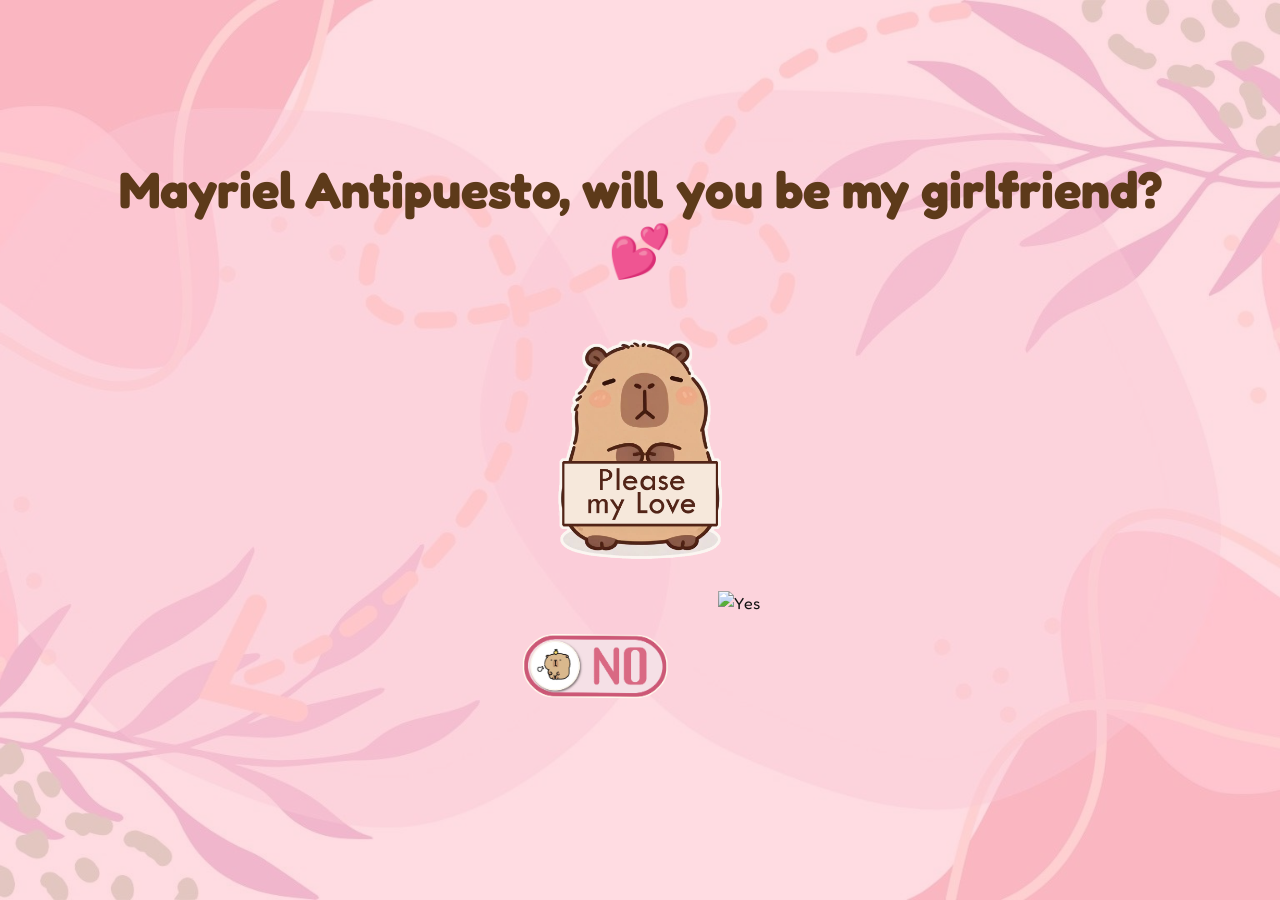
==== index.html @ 21abdc87 "Add files via upload" ====
<!DOCTYPE html>
<html>
<head>
  <meta charset="utf-8">
  <meta name="viewport" content="width=device-width, initial-scale=1, shrink-to-fit=no">
  <title>Ask a Girl to be Your Girlfriend</title>
  <!-- Bootstrap CSS (CDN) -->
  <link href="https://cdn.jsdelivr.net/npm/bootstrap@5.3.2/dist/css/bootstrap.min.css" rel="stylesheet" integrity="sha384-1CmrxMRARb6aLqgBO7yyAxTOQE2AKb9GfXnE2J5Y6GmYl5G1G6Jjv3gk5v9vNQ5K" crossorigin="anonymous">
  <!-- Google Fonts - Fredoka (Cute) -->
  <link href="https://fonts.googleapis.com/css2?family=Fredoka:wght@400;500;600;700&display=swap" rel="stylesheet">
  <!-- Modular styles -->
  <link rel="stylesheet" href="style.css">
</head>
<body>
  <div class="d-flex align-items-center justify-content-center" style="min-height: 100vh; width: 100%; position: relative;">
    <div class="main-container">
      <h1 class="mb-5" style="font-family: 'Fredoka', sans-serif; font-weight: 700; font-size: 3.2rem; color: #5D3A1A;">Mayriel Antipuesto, will you be my girlfriend? 💕</h1>
      <img id="faceImage" src="img/worried.png" alt="Question Mark" class="mb-4" style="max-width: 200px; width: 100%;">
      <div id="optionsSection">
        <div class="d-flex justify-content-center gap-5">
          <img id="noButton" src="img/no.png" alt="No" class="button-img" style="cursor: pointer; max-width: 150px;">
          <img id="yesButton" src="img/yes.png" alt="Yes" class="button-img" style="cursor: pointer; max-width: 150px;">
        </div>
      </div>

      <!-- play button removed: music will attempt to autoplay on page load -->

      <div id="backgroundMusic">
        <audio id="music" src="sound/cute_bg.mp3" autoplay loop></audio>
        <audio id="noSound" src="sound/no_sound.mp3" preload="auto"></audio>
        <audio id="yesSound" src="sound/yes_sound.mp3" preload="auto"></audio>
      </div>
  
  <script>
    const faceImage = document.getElementById('faceImage');
    const noButton = document.getElementById('noButton');
    const yesButton = document.getElementById('yesButton');
    const music = document.getElementById('music');
    const noSound = document.getElementById('noSound');
    const yesSound = document.getElementById('yesSound');
    let noClickCount = 0;
    let musicStarted = false;

    window.addEventListener('DOMContentLoaded', () => {
      if (music) {
        music.volume = 0.35;
        const playPromise = music.play();
        if (playPromise !== undefined) {
          playPromise.then(() => {
            musicStarted = true;
          }).catch(() => {
            console.log('Autoplay prevented by browser policy');
          });
        }
      }
    });

    noButton.addEventListener('click', () => {
      playSound(noSound);
      attemptPlayMusic();
      if (music) {
        music.volume = Math.max(0.02, music.volume - 0.02);
      }
      noClickCount++;
      console.log('No button clicked:', noClickCount);
      if (noClickCount < 3) {
        moveButtonToRandomLocation(noButton);
      } else if (noClickCount === 3) {
        faceImage.src = 'img/angry.png';
        noButton.style.display = 'none';
        playMusic();
      }
    });

    yesButton.addEventListener('click', () => {
      faceImage.src = 'img/hearts.png';
      if (yesSound) {
        yesSound.pause();
        yesSound.currentTime = 0;
        yesSound.play().catch(() => {
          window.location.href = 'photos.html';
        });
        yesSound.onended = () => {
          window.location.href = 'photos.html';
        };
      } else {
        window.location.href = 'photos.html';
      }
    });

    function moveButtonToRandomLocation(button) {
      const viewportWidth = window.innerWidth;
      const viewportHeight = window.innerHeight;
      const buttonWidth = 150;
      const buttonHeight = 150;
      
      const randomX = Math.random() * (viewportWidth - buttonWidth);
      const randomY = Math.random() * (viewportHeight - buttonHeight);
      
      button.style.position = 'fixed';
      button.style.left = randomX + 'px';
      button.style.top = randomY + 'px';
      button.style.zIndex = '10';
    }

function attemptPlayMusic() {
  if (!music || musicStarted) return;
  const playPromise = music.play();
  if (playPromise !== undefined) {
    playPromise.then(() => {
      musicStarted = true;
    }).catch(() => {
      console.log('play() was prevented');
    });
  }
}

// Call the attemptPlayMusic function when the page is loaded
window.addEventListener('DOMContentLoaded', () => {
  attemptPlayMusic();
});

    // play button/prompt removed — autoplay attempted on load

    function playMusic() {
      if (music && music.play) music.play().catch(() => {});
    }

    function playSound(sound) {
      if (sound) {
        sound.pause();
        sound.currentTime = 0;
        if (sound.play) sound.play().catch(() => {});
      }
    }
  </script>
</body>
</html>
---- style.css ----
/* Temporary modular styles for index.html (previously will_you_be_my_girlfriend.html) */
:root { --overlay: rgba(255,192,203,0.55); }
* { box-sizing: border-box; }
html, body { 
  height: 100%; 
  width: 100%;
  margin: 0;
  padding: 0;
}
body {
  margin: 0;
  font-family: 'Fredoka', -apple-system, BlinkMacSystemFont, "Segoe UI", sans-serif;
  background-image: url('img/bg.jpg');
  background-size: cover;
  background-position: center;
  background-repeat: no-repeat;
  -webkit-font-smoothing: antialiased;
  -moz-osx-font-smoothing: grayscale;
  color: #111;
  -webkit-touch-callout: none;
  -webkit-tap-highlight-color: rgba(0,0,0,0);
}

/* translucent overlay to improve contrast */
body::before {
  content: "";
  position: fixed;
  inset: 0;
  background: var(--overlay);
  z-index: 0;
  pointer-events: none;
}

/* Put primary content above overlay */
.main-container { 
  position: relative; 
  z-index: 1; 
  max-width: 90vw;
  width: 100%;
  padding: 3rem 2rem;
  text-align: center;
  display: flex;
  flex-direction: column;
  align-items: center;
  justify-content: center;
}

#optionsSection {
  width: 100%;
  display: flex;
  justify-content: center;
  align-items: center;
  gap: 4rem;
  flex-wrap: wrap;
}

h1, h2, p {
  width: 100%;
}

/* Ensure buttons are large enough for touch */
.btn { min-width: 120px; touch-action: manipulation; }

/* Image button styling */
.button-img {
  transition: transform 0.2s ease, filter 0.2s ease;
  display: inline-block;
}
.button-img:hover {
  transform: scale(1.05);
  filter: brightness(1.1);
}
.button-img:active {
  transform: scale(0.95);
}

.cute-next {
  display: inline-flex;
  align-items: center;
  justify-content: center;
  gap: 0.5rem;
  padding: 0.9rem 2rem;
  font-size: 1.05rem;
  font-weight: 700;
  letter-spacing: 0.04em;
  color: #4b2a6a;
  background: linear-gradient(135deg, #f8d7ff 0%, #d8f4ff 100%);
  border: 2px solid rgba(92, 63, 146, 0.2);
  border-radius: 999px;
  box-shadow: 0 12px 24px rgba(111, 66, 193, 0.12);
  transition: transform 0.2s ease, box-shadow 0.2s ease, background 0.2s ease;
}
.cute-next:hover {
  transform: translateY(-2px);
  box-shadow: 0 16px 28px rgba(111, 66, 193, 0.18);
  background: linear-gradient(135deg, #ffe3f9 0%, #c9ecff 100%);
}
.cute-next:active {
  transform: scale(0.98);
}
.cute-next:focus-visible {
  outline: 3px solid rgba(92, 63, 146, 0.35);
  outline-offset: 4px;
}

/* Music control */
#backgroundMusic { position: fixed; bottom: 12px; right: 12px; z-index: 2; }

/* Responsive tweaks for iPad and iPhone */
@media (max-width: 768px) {
  .main-container { 
    padding: 1.5rem 1rem;
    max-width: 95vw;
  }
  h1 { font-size: 1.5rem; }
  #optionsSection {
    gap: 2rem;
  }
}
@media (max-width: 480px) {
  h1 { font-size: 1.2rem; }
  #optionsSection {
    gap: 1.5rem;
  }
  .button-img {
    max-width: 120px !important;
  }
}
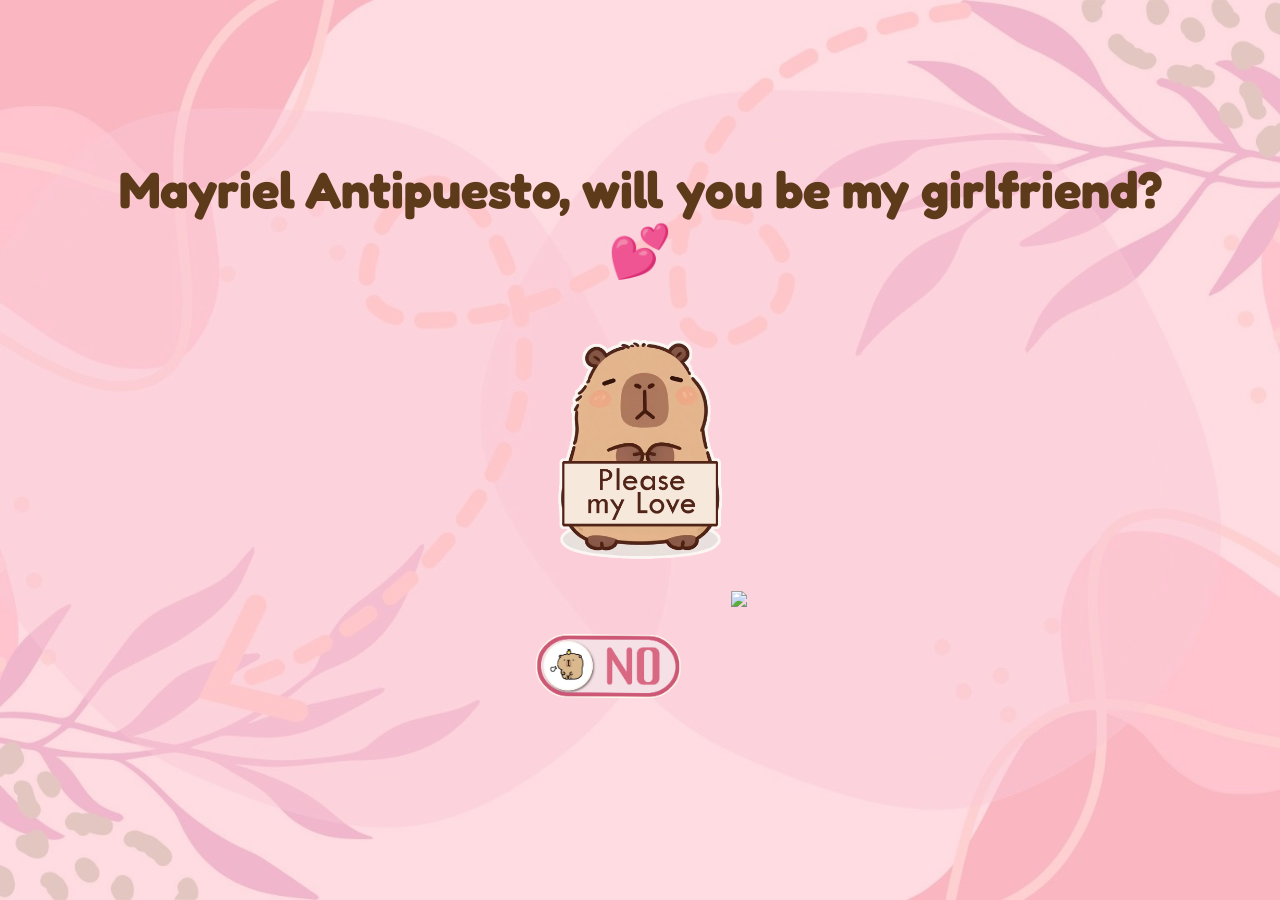
==== commit ac9cbd80: "Update index.html" ====
--- a/index.html
+++ b/index.html
@@ -4,135 +4,137 @@
   <meta charset="utf-8">
   <meta name="viewport" content="width=device-width, initial-scale=1, shrink-to-fit=no">
   <title>Ask a Girl to be Your Girlfriend</title>
-  <!-- Bootstrap CSS (CDN) -->
-  <link href="https://cdn.jsdelivr.net/npm/bootstrap@5.3.2/dist/css/bootstrap.min.css" rel="stylesheet" integrity="sha384-1CmrxMRARb6aLqgBO7yyAxTOQE2AKb9GfXnE2J5Y6GmYl5G1G6Jjv3gk5v9vNQ5K" crossorigin="anonymous">
-  <!-- Google Fonts - Fredoka (Cute) -->
+
+  <link href="https://cdn.jsdelivr.net/npm/bootstrap@5.3.2/dist/css/bootstrap.min.css" rel="stylesheet">
   <link href="https://fonts.googleapis.com/css2?family=Fredoka:wght@400;500;600;700&display=swap" rel="stylesheet">
-  <!-- Modular styles -->
   <link rel="stylesheet" href="style.css">
 </head>
+
 <body>
   <div class="d-flex align-items-center justify-content-center" style="min-height: 100vh; width: 100%; position: relative;">
     <div class="main-container">
-      <h1 class="mb-5" style="font-family: 'Fredoka', sans-serif; font-weight: 700; font-size: 3.2rem; color: #5D3A1A;">Mayriel Antipuesto, will you be my girlfriend? 💕</h1>
-      <img id="faceImage" src="img/worried.png" alt="Question Mark" class="mb-4" style="max-width: 200px; width: 100%;">
-      <div id="optionsSection">
-        <div class="d-flex justify-content-center gap-5">
-          <img id="noButton" src="img/no.png" alt="No" class="button-img" style="cursor: pointer; max-width: 150px;">
-          <img id="yesButton" src="img/yes.png" alt="Yes" class="button-img" style="cursor: pointer; max-width: 150px;">
-        </div>
+
+      <h1 class="mb-5" style="font-family: 'Fredoka', sans-serif; font-weight: 700; font-size: 3.2rem; color: #5D3A1A;">
+        Mayriel Antipuesto, will you be my girlfriend? 💕
+      </h1>
+
+      <img id="faceImage" src="img/worried.png" class="mb-4" style="max-width: 200px; width: 100%;">
+
+      <div class="d-flex justify-content-center gap-5">
+        <img id="noButton" src="img/no.png" style="cursor: pointer; max-width: 150px;">
+        <img id="yesButton" src="img/yes.png" style="cursor: pointer; max-width: 150px;">
       </div>
 
-      <!-- play button removed: music will attempt to autoplay on page load -->
-
-      <div id="backgroundMusic">
-        <audio id="music" src="sound/cute_bg.mp3" autoplay loop></audio>
+      <div>
+        <audio id="music" src="sound/cute_bg.mp3" loop autoplay muted></audio>
         <audio id="noSound" src="sound/no_sound.mp3" preload="auto"></audio>
         <audio id="yesSound" src="sound/yes_sound.mp3" preload="auto"></audio>
       </div>
-  
-  <script>
-    const faceImage = document.getElementById('faceImage');
-    const noButton = document.getElementById('noButton');
-    const yesButton = document.getElementById('yesButton');
-    const music = document.getElementById('music');
-    const noSound = document.getElementById('noSound');
-    const yesSound = document.getElementById('yesSound');
-    let noClickCount = 0;
-    let musicStarted = false;
 
-    window.addEventListener('DOMContentLoaded', () => {
-      if (music) {
-        music.volume = 0.35;
-        const playPromise = music.play();
-        if (playPromise !== undefined) {
-          playPromise.then(() => {
-            musicStarted = true;
-          }).catch(() => {
-            console.log('Autoplay prevented by browser policy');
-          });
-        }
-      }
-    });
+    </div>
+  </div>
 
-    noButton.addEventListener('click', () => {
-      playSound(noSound);
-      attemptPlayMusic();
-      if (music) {
-        music.volume = Math.max(0.02, music.volume - 0.02);
-      }
-      noClickCount++;
-      console.log('No button clicked:', noClickCount);
-      if (noClickCount < 3) {
-        moveButtonToRandomLocation(noButton);
-      } else if (noClickCount === 3) {
-        faceImage.src = 'img/angry.png';
-        noButton.style.display = 'none';
-        playMusic();
-      }
-    });
+<script>
+const faceImage = document.getElementById('faceImage');
+const noButton = document.getElementById('noButton');
+const yesButton = document.getElementById('yesButton');
 
-    yesButton.addEventListener('click', () => {
-      faceImage.src = 'img/hearts.png';
-      if (yesSound) {
-        yesSound.pause();
-        yesSound.currentTime = 0;
-        yesSound.play().catch(() => {
-          window.location.href = 'photos.html';
-        });
-        yesSound.onended = () => {
-          window.location.href = 'photos.html';
-        };
-      } else {
-        window.location.href = 'photos.html';
-      }
-    });
+const music = document.getElementById('music');
+const noSound = document.getElementById('noSound');
+const yesSound = document.getElementById('yesSound');
 
-    function moveButtonToRandomLocation(button) {
-      const viewportWidth = window.innerWidth;
-      const viewportHeight = window.innerHeight;
-      const buttonWidth = 150;
-      const buttonHeight = 150;
-      
-      const randomX = Math.random() * (viewportWidth - buttonWidth);
-      const randomY = Math.random() * (viewportHeight - buttonHeight);
-      
-      button.style.position = 'fixed';
-      button.style.left = randomX + 'px';
-      button.style.top = randomY + 'px';
-      button.style.zIndex = '10';
-    }
+let noClickCount = 0;
+let musicStarted = false;
 
-function attemptPlayMusic() {
+/* =========================
+   MUSIC AUTO START FIX
+========================= */
+function startMusic() {
   if (!music || musicStarted) return;
+
+  music.volume = 0.35;
+  music.muted = false;
+
   const playPromise = music.play();
+
   if (playPromise !== undefined) {
-    playPromise.then(() => {
-      musicStarted = true;
-    }).catch(() => {
-      console.log('play() was prevented');
-    });
+    playPromise
+      .then(() => {
+        musicStarted = true;
+      })
+      .catch(() => {
+        console.log("Autoplay blocked — waiting for interaction");
+      });
   }
 }
 
-// Call the attemptPlayMusic function when the page is loaded
+/* Try autoplay on load */
 window.addEventListener('DOMContentLoaded', () => {
-  attemptPlayMusic();
+  startMusic();
 });
 
-    // play button/prompt removed — autoplay attempted on load
+/* Fallback: unlock on ANY click */
+document.addEventListener('click', () => {
+  startMusic();
+}, { once: true });
 
-    function playMusic() {
-      if (music && music.play) music.play().catch(() => {});
-    }
+/* =========================
+   BUTTON LOGIC
+========================= */
 
-    function playSound(sound) {
-      if (sound) {
-        sound.pause();
-        sound.currentTime = 0;
-        if (sound.play) sound.play().catch(() => {});
-      }
-    }
-  </script>
+noButton.addEventListener('click', () => {
+  playSound(noSound);
+
+  if (music) {
+    music.volume = Math.max(0.02, music.volume - 0.02);
+  }
+
+  noClickCount++;
+
+  if (noClickCount < 3) {
+    moveButtonToRandomLocation(noButton);
+  } else {
+    faceImage.src = 'img/angry.png';
+    noButton.style.display = 'none';
+  }
+});
+
+yesButton.addEventListener('click', () => {
+  faceImage.src = 'img/hearts.png';
+
+  yesSound.currentTime = 0;
+  yesSound.play().catch(() => {
+    window.location.href = 'photos.html';
+  });
+
+  yesSound.onended = () => {
+    window.location.href = 'photos.html';
+  };
+});
+
+/* =========================
+   UTILITIES
+========================= */
+
+function moveButtonToRandomLocation(button) {
+  const w = window.innerWidth;
+  const h = window.innerHeight;
+
+  const x = Math.random() * (w - 150);
+  const y = Math.random() * (h - 150);
+
+  button.style.position = 'fixed';
+  button.style.left = x + 'px';
+  button.style.top = y + 'px';
+  button.style.zIndex = '10';
+}
+
+function playSound(sound) {
+  if (!sound) return;
+  sound.currentTime = 0;
+  sound.play().catch(() => {});
+}
+</script>
+
 </body>
 </html>
